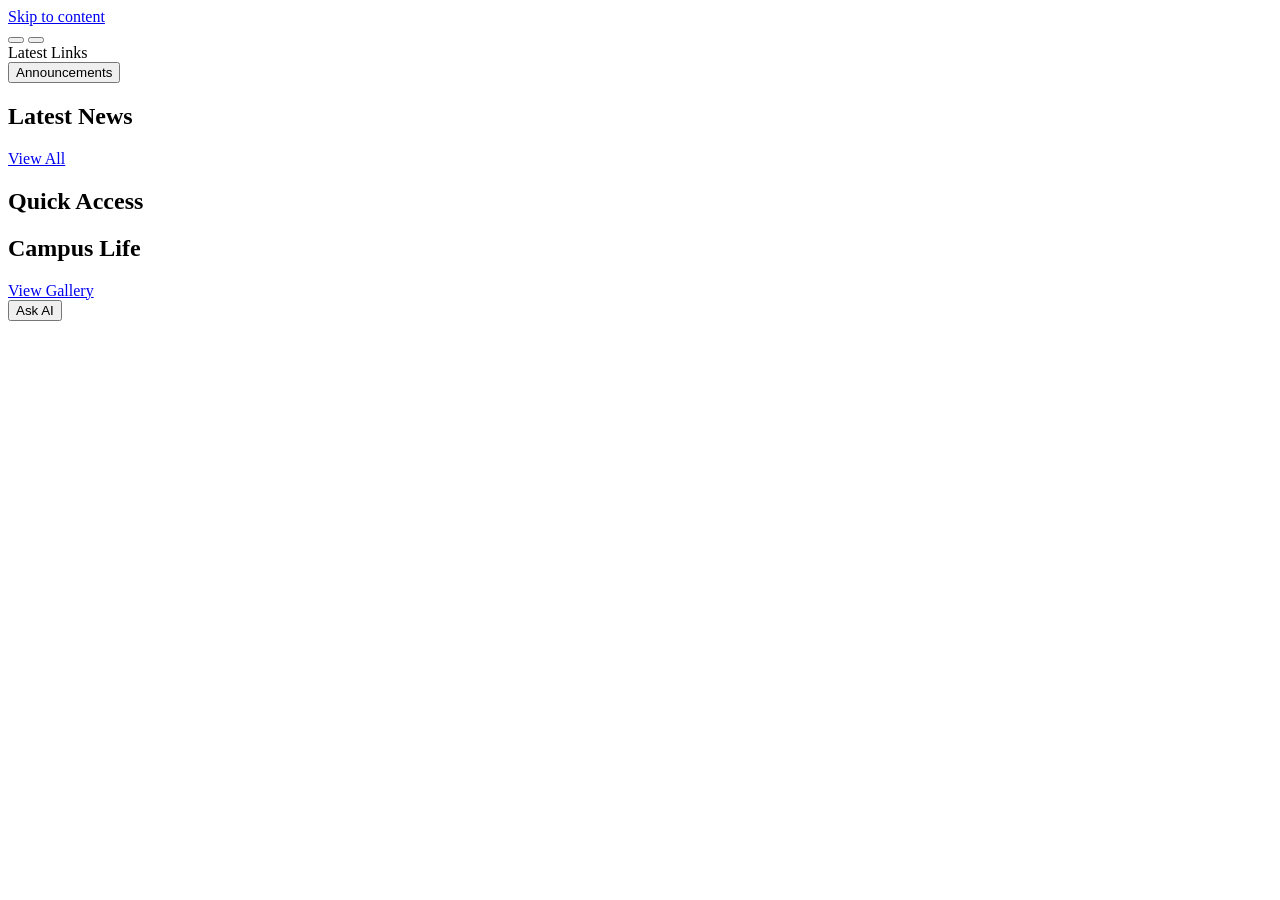
==== index.html @ 28893523 "Create index.html" ====
<!DOCTYPE html>
<html lang="en">
<head>
  <meta charset="utf-8">
  <meta name="viewport" content="width=device-width, initial-scale=1">
  <meta name="theme-color" content="#063B82">
  <meta name="description" content="Vellore Institute of Technology – Official University Portal. Admissions, Academics, Research, Campus Life & Placements.">
  <title>Vellore Institute of Technology</title>
  <link rel="preconnect" href="https://fonts.googleapis.com">
  <link rel="preconnect" href="https://fonts.gstatic.com" crossorigin>
  <link href="https://fonts.googleapis.com/css2?family=Figtree:wght@400;500;600;700&family=Source+Serif+4:ital,wght@0,600;0,700;1,500&display=swap" rel="stylesheet">
  <link rel="stylesheet" href="style.css">
</head>
<body>
  <a class="skip" href="#main">Skip to content</a>

  <div class="topbar" id="topbar"></div>

  <header class="hdr" id="hdr">
    <div class="wrap">
      <a class="brand" id="brand" href="index.html"></a>
      <nav class="nav" id="nav" aria-label="Main navigation"></nav>
      <div class="actions">
        <button class="icon-btn" id="sbtn" aria-label="Search" data-ic="search"></button>
        <button class="icon-btn burger" id="burger" aria-label="Open menu" aria-expanded="false" data-ic="menu"></button>
      </div>
    </div>
    <form class="sbar" id="sform" hidden role="search">
      <div class="wrap">
        <input type="search" id="sinput" aria-label="Search" autocomplete="off" placeholder="Search programmes, notices…">
        <button class="btn btn-blue" type="submit">Search</button>
      </div>
    </form>
  </header>

  <div class="ticker">
    <div class="wrap">
      <div class="t-label"><span data-ic="megaphone"></span> Latest Links</div>
      <div class="t-track"><div class="t-run" id="trun"></div></div>
      <button class="btn-ann t-ann" data-ann aria-expanded="false" aria-controls="ann">
        <span data-ic="megaphone"></span><span class="t-ann-txt">Announcements</span>
      </button>
    </div>
  </div>

  <aside class="ann" id="ann" aria-label="Announcements"></aside>

  <main id="main">
    <section class="hero" id="home">
      <div class="ov"></div>
      <div class="himg" id="himg" role="img" aria-label="VIT Campus"></div>
      <div class="wrap hin">
        <aside class="camp" id="camp" aria-label="Our campuses"></aside>
        <div class="hcopy">
          <h1 id="ht"></h1>
          <p id="hs"></p>
          <div class="hbtn" id="hb"></div>
        </div>
      </div>
    </section>

    <div class="wrap dash" id="dash">
      <section class="card" aria-labelledby="h-news">
        <header class="ch">
          <h2 id="h-news"><span data-ic="doc"></span> Latest News</h2>
          <a class="va" id="nall" href="#">View All <span data-ic="arrow"></span></a>
        </header>
        <ul class="nlist" id="nlist"></ul>
      </section>

      <section class="card sl ban" id="ban" aria-label="Featured banners"></section>

      <div class="col3">
        <section class="card" aria-labelledby="h-qa">
          <header class="ch"><h2 id="h-qa"><span data-ic="grid"></span> Quick Access</h2></header>
          <div class="qg" id="qg"></div>
        </section>
        <section class="card" aria-labelledby="h-cl">
          <header class="ch">
            <h2 id="h-cl"><span data-ic="camera"></span> Campus Life</h2>
            <a class="va" id="gall" href="#">View Gallery <span data-ic="arrow"></span></a>
          </header>
          <div class="sl gal" id="gal"></div>
        </section>
      </div>
    </div>

    <div class="wrap" id="secs"></div>
  </main>

  <footer id="ft"></footer>

  <dialog id="vm" aria-label="Campus video">
    <button id="vmx" aria-label="Close video" data-ic="close"></button>
    <div id="vwrap"></div>
  </dialog>

  <button class="ai-fab" id="aiBtn" aria-expanded="false" aria-controls="aiPanel">
    <span data-ic="spark"></span><span class="lbl">Ask AI</span>
  </button>
  <section class="ai" id="aiPanel" aria-label="AI assistant" hidden>
    <header>
      <b id="aiName">VIT Assistant</b>
      <button id="aiX" aria-label="Close chat" data-ic="close"></button>
    </header>
    <div class="ai-msgs" id="aiMsgs" aria-live="polite"></div>
    <div class="ai-sug" id="aiSug"></div>
    <form id="aiForm">
      <input id="aiIn" aria-label="Your message" autocomplete="off" placeholder="Ask about admissions, programmes…">
      <button class="btn btn-blue" type="submit" aria-label="Send" data-ic="send"></button>
    </form>
  </section>

  <script type="module" src="main.js"></script>
</body>
</html>
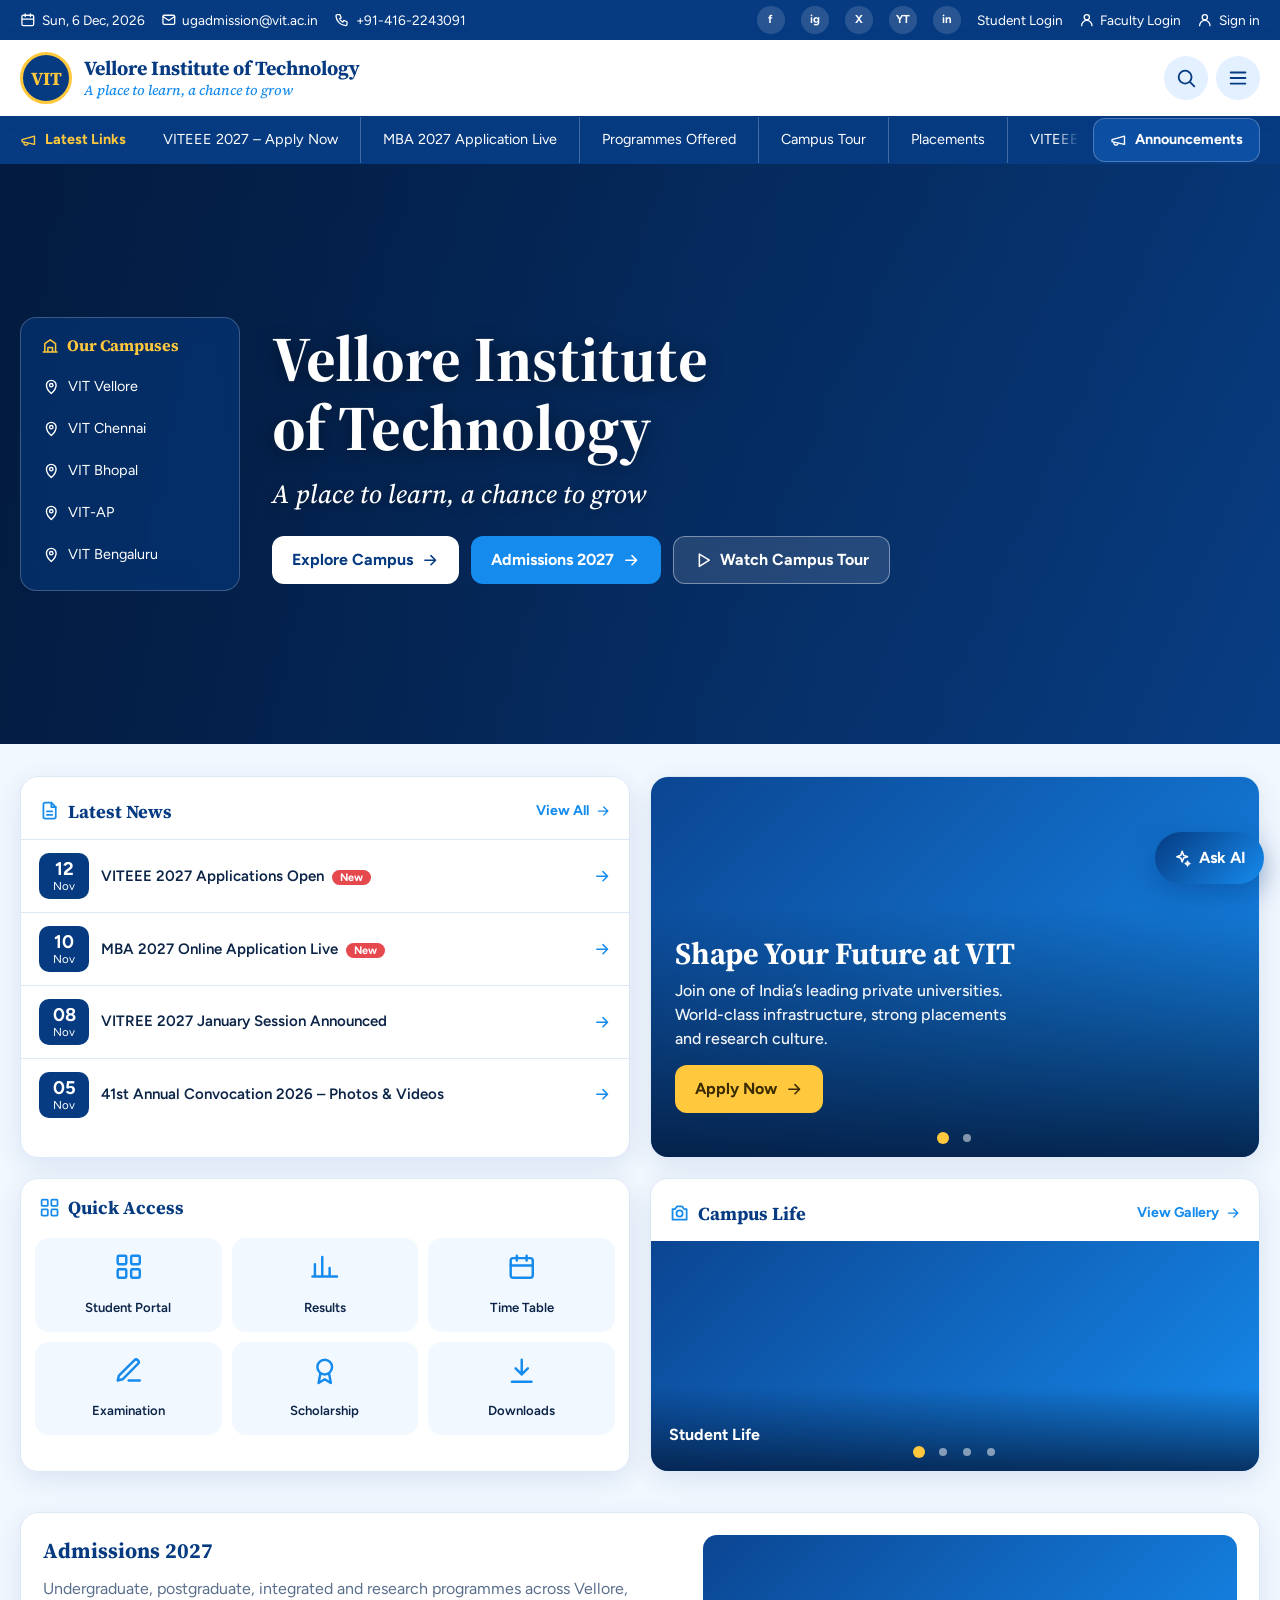
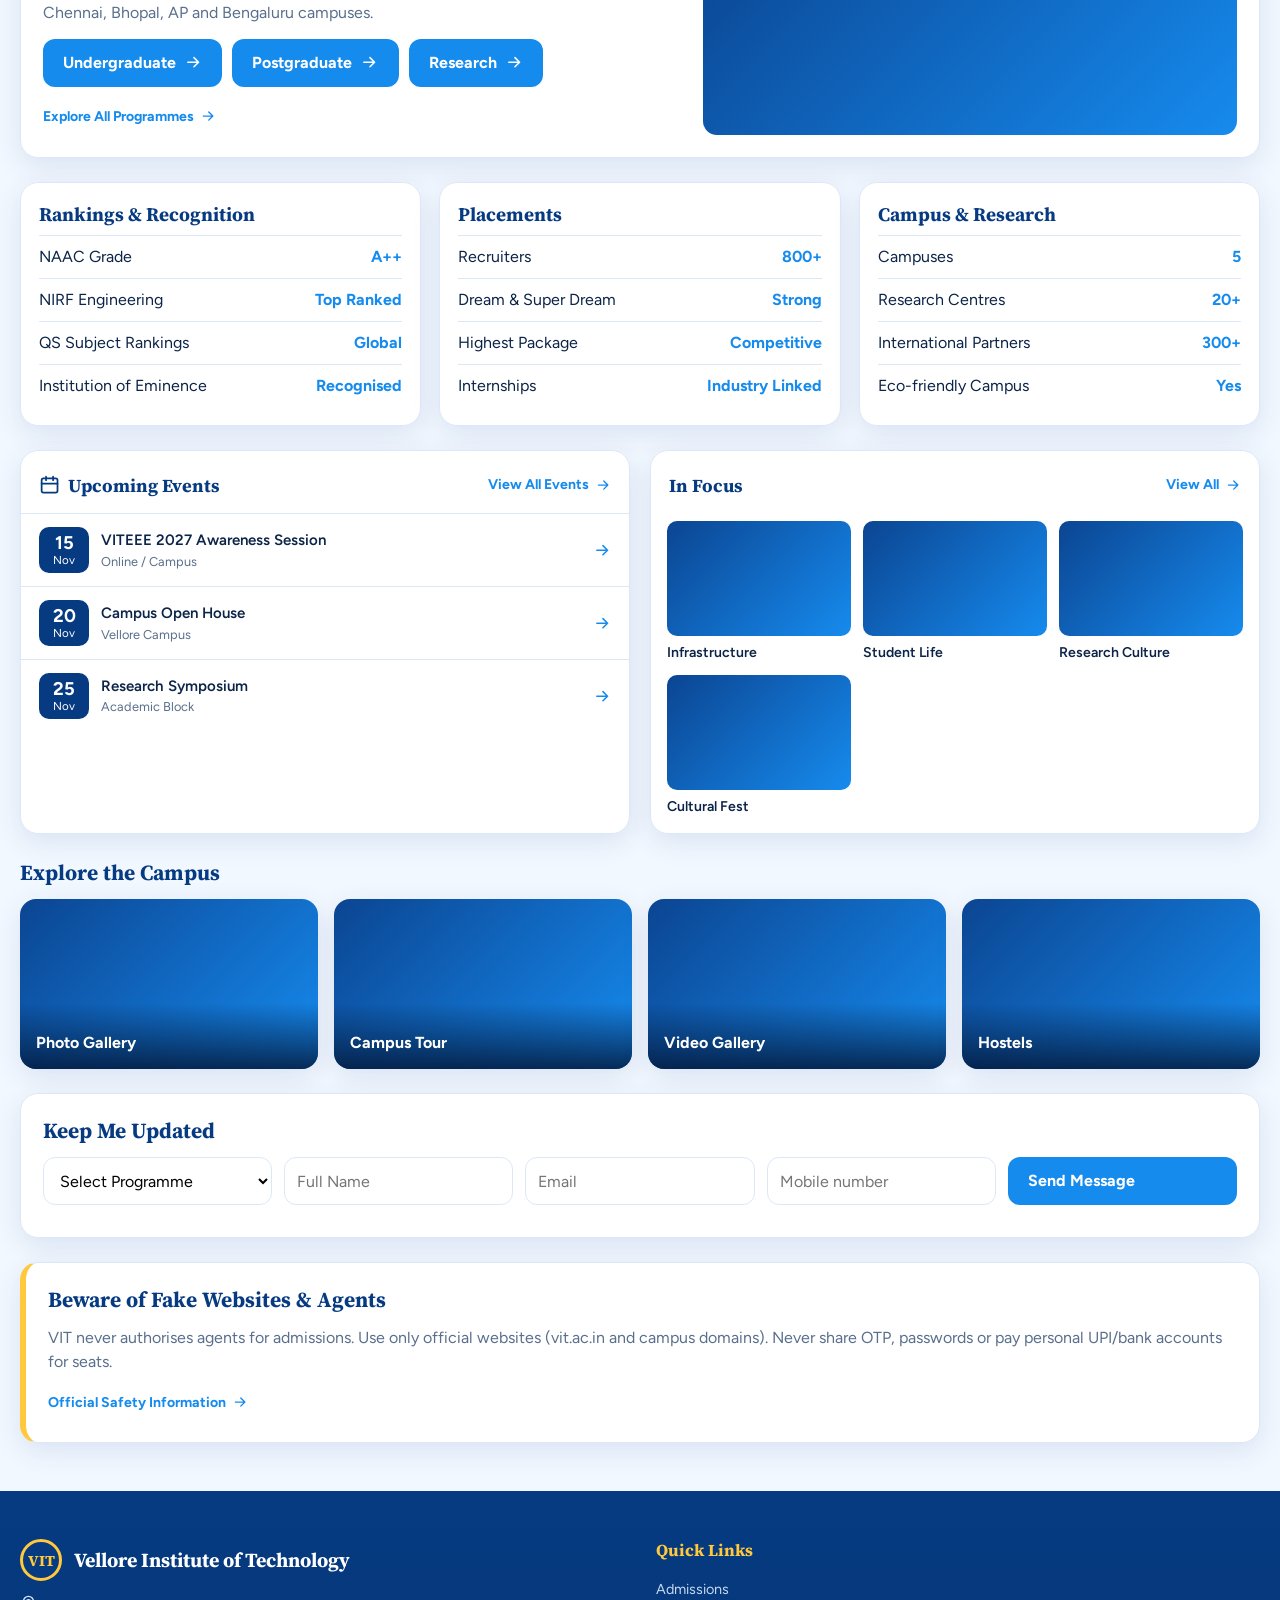
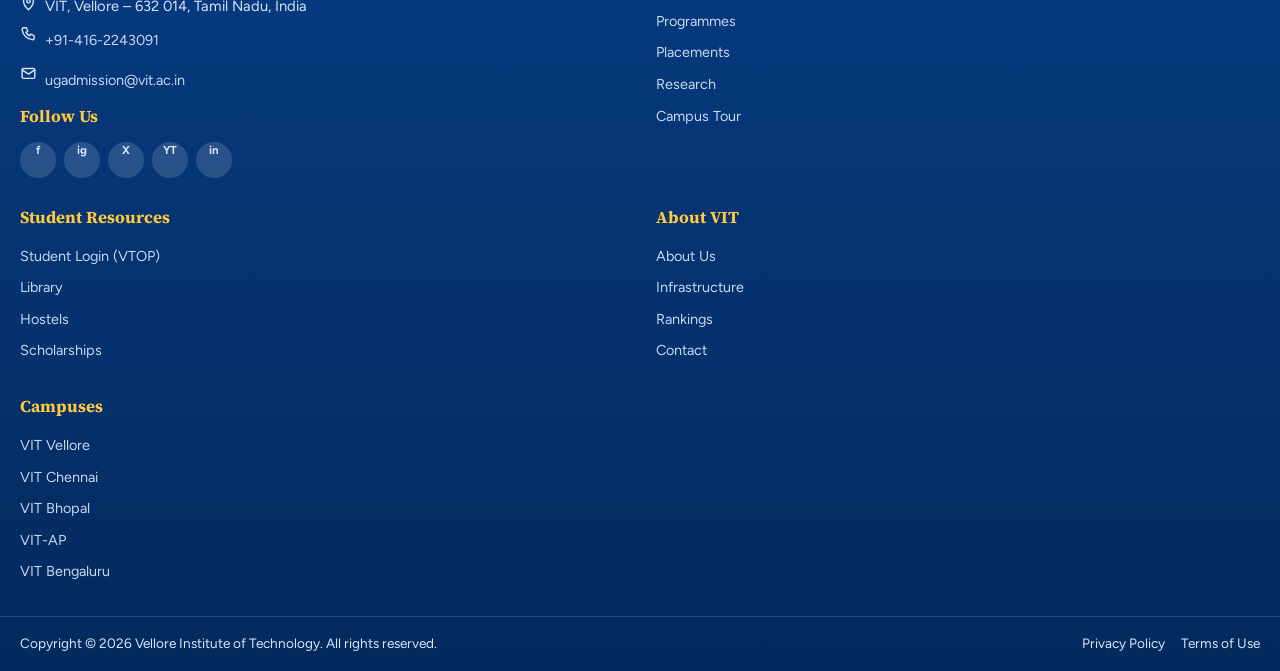
==== commit 93fd03ae: "Update viewport meta tag for better display" ====
--- a/index.html
+++ b/index.html
@@ -2,7 +2,7 @@
 <html lang="en">
 <head>
   <meta charset="utf-8">
-  <meta name="viewport" content="width=device-width, initial-scale=1">
+  <meta name="viewport" content="width=device-width, initial-scale=1, viewport-fit=cover">
   <meta name="theme-color" content="#063B82">
   <meta name="description" content="Vellore Institute of Technology – Official University Portal. Admissions, Academics, Research, Campus Life & Placements.">
   <title>Vellore Institute of Technology</title>
--- a/style.css
+++ b/style.css
@@ -0,0 +1,518 @@
+[hidden] { display: none !important; }
+:root {
+  --navy: #063B82;
+  --sky: #168BEE;
+  --gold: #FFC83D;
+  --bg: #F2F8FF;
+  --ink: #0B2447;
+  --muted: #5A6F8C;
+  --line: #DCE8F7;
+  --shadow: 0 8px 28px rgba(6, 59, 130, 0.11);
+  --serif: 'Source Serif 4', Georgia, serif;
+  --sans: Figtree, system-ui, -apple-system, sans-serif;
+}
+
+*, *::before, *::after { box-sizing: border-box; margin: 0; }
+html { scroll-behavior: smooth; }
+body {
+  font-family: var(--sans);
+  color: var(--ink);
+  background: var(--bg);
+  line-height: 1.5;
+  overflow-x: hidden;
+}
+body.lock { overflow: hidden; }
+img, video { max-width: 100%; display: block; }
+a { color: inherit; text-decoration: none; }
+button { font: inherit; cursor: pointer; border: 0; background: none; color: inherit; }
+ul { list-style: none; padding: 0; }
+:focus-visible { outline: 3px solid var(--gold); outline-offset: 2px; }
+.wrap { max-width: 1320px; margin: auto; padding: 0 20px; }
+.ic { width: 1.15em; height: 1.15em; fill: none; stroke: currentColor; stroke-width: 2; stroke-linecap: round; stroke-linejoin: round; flex: none; }
+[data-ic] { display: inline-grid; place-items: center; }
+.skip { position: absolute; left: -999px; top: 0; background: var(--gold); padding: 8px 14px; z-index: 99; }
+.skip:focus { left: 8px; }
+
+.topbar { background: var(--navy); color: #fff; font-size: 0.85rem; }
+.topbar .wrap {
+  display: flex; justify-content: space-between; align-items: center;
+  gap: 8px 16px; min-height: 40px; flex-wrap: wrap; padding-top: 6px; padding-bottom: 6px;
+}
+.tb-l, .tb-r { display: flex; align-items: center; gap: 8px 16px; flex-wrap: wrap; }
+.tb-l a, .tb-r a, .tb-l span { display: inline-flex; gap: 6px; align-items: center; }
+.tb-r > a:not(.soc):hover, .tb-l a:hover { color: var(--gold); }
+.soc {
+  width: 28px; height: 28px; border-radius: 50%; background: rgba(255,255,255,0.14);
+  justify-content: center; font-size: 0.72rem; font-weight: 700; transition: 0.2s;
+}
+.soc:hover { background: var(--gold); color: var(--navy) !important; }
+
+.hdr {
+  position: sticky; top: 0; z-index: 50;
+  background: rgba(255,255,255,0.94); backdrop-filter: blur(14px);
+  -webkit-backdrop-filter: blur(14px); box-shadow: 0 2px 16px rgba(6,59,130,0.1);
+}
+.hdr > .wrap {
+  display: flex; align-items: center; justify-content: space-between; gap: 14px; min-height: 76px;
+}
+.brand { display: flex; align-items: center; gap: 12px; min-width: 0; }
+.lg {
+  display: grid; width: 52px; height: 52px; flex: none; border-radius: 50%;
+  background: var(--navy); color: var(--gold); place-items: center;
+  font: 700 1.15rem var(--serif); border: 3px solid var(--gold);
+}
+.bt { min-width: 0; }
+.bt b {
+  display: block; font: 700 1.25rem/1.15 var(--serif); color: var(--navy);
+  white-space: nowrap; overflow: hidden; text-overflow: ellipsis;
+}
+.bt small {
+  display: block; font: italic 500 0.88rem var(--serif); color: var(--sky);
+  white-space: nowrap; overflow: hidden; text-overflow: ellipsis;
+}
+.nav { display: flex; align-items: center; gap: 2px; }
+.nav > a, .nb {
+  display: inline-flex; align-items: center; gap: 4px; padding: 9px 11px;
+  border-radius: 10px; font-weight: 600; font-size: 0.88rem; color: var(--navy);
+  white-space: nowrap; min-height: 40px; transition: 0.2s;
+}
+.nav > a:hover, .nb:hover, .dd.open > .nb { background: #E3F0FF; }
+.nav > a.active { background: var(--sky); color: #fff; }
+.nb .ic:last-child { width: 0.9em; transition: transform 0.2s; }
+.dd.open > .nb .ic:last-child { transform: rotate(180deg); }
+.dd { position: relative; }
+.menu {
+  display: none; position: absolute; top: 100%; left: 0; min-width: 230px;
+  background: #fff; border: 1px solid var(--line); border-radius: 14px;
+  box-shadow: var(--shadow); padding: 6px; z-index: 60;
+}
+.menu.r { left: auto; right: 0; }
+.menu a { display: block; padding: 10px 12px; border-radius: 8px; font-size: 0.9rem; }
+.menu a:hover { background: #E3F0FF; color: var(--sky); padding-left: 16px; }
+.dd.open > .menu { display: block; animation: pop 0.16s ease; }
+@media (hover: hover) and (min-width: 1361px) {
+  .dd:hover > .menu, .dd:focus-within > .menu { display: block; }
+}
+.actions { display: flex; align-items: center; gap: 8px; }
+.btn-ann {
+  display: inline-flex; align-items: center; gap: 8px; min-height: 44px;
+  padding: 0 16px; border-radius: 12px; background: var(--sky); color: #fff;
+  font-weight: 700; font-size: 0.9rem; box-shadow: 0 4px 14px rgba(22,139,238,0.35); transition: 0.2s;
+}
+.btn-ann:hover, .btn-ann[aria-expanded="true"] { background: #0f6fc2; }
+.icon-btn {
+  width: 44px; height: 44px; border-radius: 50%; display: inline-grid; place-items: center;
+  background: #E3F0FF; color: var(--navy); font-size: 1.2rem; transition: 0.2s;
+}
+.icon-btn:hover { background: var(--navy); color: #fff; }
+.burger { display: none; }
+.sbar { border-top: 1px solid var(--line); padding: 10px 0; background: #fff; }
+.sbar .wrap { display: flex; gap: 8px; }
+.sbar input {
+  flex: 1; min-width: 0; height: 46px; border: 1px solid var(--line);
+  border-radius: 12px; padding: 0 14px; font: inherit;
+}
+
+.ticker { background: var(--navy); color: #fff; }
+.ticker .wrap { display: flex; align-items: center; gap: 14px; min-height: 48px; }
+.t-label {
+  display: flex; gap: 8px; align-items: center; font-weight: 700;
+  white-space: nowrap; color: var(--gold); font-size: 0.9rem;
+}
+.t-track {
+  flex: 1; min-width: 0; overflow: hidden;
+  -webkit-mask-image: linear-gradient(90deg, transparent, #000 24px, #000 calc(100% - 24px), transparent);
+  mask-image: linear-gradient(90deg, transparent, #000 24px, #000 calc(100% - 24px), transparent);
+}
+.t-run { display: flex; width: max-content; animation: mq 45s linear infinite; }
+.t-run:hover, .t-run:focus-within { animation-play-state: paused; }
+.g { display: flex; }
+.g a {
+  padding: 12px 22px; border-left: 1px solid rgba(255,255,255,0.25);
+  white-space: nowrap; font-size: 0.9rem;
+}
+.g a:hover { color: var(--gold); }
+.t-ann { background: #0d4fa3; box-shadow: none; border: 1px solid rgba(255,255,255,0.25); }
+@keyframes mq { to { transform: translateX(-50%); } }
+
+.ann {
+  position: fixed; right: 12px; z-index: 70; width: min(420px, calc(100vw - 24px));
+  overflow: auto; overscroll-behavior: contain; background: #fff;
+  border: 1px solid var(--line); border-radius: 18px;
+  box-shadow: 0 24px 60px rgba(6,59,130,0.28); display: none; max-height: 70vh;
+}
+.ann.open { display: block; animation: pop 0.18s ease; }
+.ann h3 {
+  position: sticky; top: 0; z-index: 2; display: flex; gap: 8px; align-items: center;
+  background: #fff; padding: 14px 16px; font: 700 1.1rem var(--serif);
+  color: var(--navy); border-bottom: 1px solid var(--line);
+}
+.ann-cat {
+  display: flex; gap: 8px; align-items: center;
+  background: linear-gradient(90deg, var(--navy), #0d56b3); color: #fff;
+  padding: 9px 16px; font-weight: 700; font-size: 0.9rem; margin-top: 4px;
+}
+.ann a {
+  display: flex; gap: 10px; align-items: flex-start; padding: 11px 16px;
+  border-bottom: 1px solid var(--line); font-size: 0.9rem; transition: 0.18s;
+}
+.ann a .ic { color: var(--sky); margin-top: 3px; }
+.ann a:hover { background: #EAF4FF; padding-left: 20px; color: var(--navy); }
+.empty { padding: 12px 16px; color: var(--muted); font-size: 0.88rem; }
+
+.hero {
+  position: relative; color: #fff; isolation: isolate; overflow: hidden;
+  background: linear-gradient(135deg, #042a5d, #0a4a9c);
+  min-height: 580px;
+}
+.ov {
+  position: absolute; inset: 0; z-index: 1;
+  background: linear-gradient(90deg, rgba(3,25,60,0.88), rgba(3,25,60,0.45) 55%, rgba(3,25,60,0.25));
+}
+.himg {
+  position: absolute; inset: 0; z-index: 0;
+  background-size: cover; background-position: center; background-repeat: no-repeat;
+}
+.hin {
+  position: relative; z-index: 2;
+  min-height: 580px; display: grid; grid-template-columns: 220px 1fr;
+  gap: 32px; align-items: center; padding-top: 48px; padding-bottom: 48px;
+}
+.hcopy h1 {
+  font: 700 clamp(2.2rem, 5vw, 4rem)/1.08 var(--serif);
+  max-width: 14ch; text-shadow: 0 3px 18px rgba(0,0,0,0.45);
+}
+.hcopy p {
+  margin: 14px 0 24px; font: italic 500 clamp(1.1rem, 2.2vw, 1.65rem) var(--serif);
+  text-shadow: 0 2px 10px rgba(0,0,0,0.4); max-width: 36ch;
+}
+.hbtn { display: flex; flex-wrap: wrap; gap: 12px; }
+.hcopy > * { animation: rise 0.7s both; }
+.hcopy > p { animation-delay: 0.1s; }
+.hcopy > .hbtn { animation-delay: 0.2s; }
+.camp {
+  background: rgba(6,59,130,0.55); backdrop-filter: blur(12px);
+  -webkit-backdrop-filter: blur(12px); border: 1px solid rgba(255,255,255,0.22);
+  border-radius: 16px; padding: 14px;
+}
+.camp h2 {
+  display: flex; gap: 8px; align-items: center; font: 700 1rem var(--serif);
+  color: var(--gold); padding: 2px 6px 10px;
+}
+.camp a {
+  display: flex; gap: 8px; align-items: center; padding: 10px 8px;
+  border-radius: 10px; font-size: 0.9rem; min-height: 42px; transition: 0.2s;
+}
+.camp a:hover { background: rgba(255,255,255,0.15); padding-left: 12px; }
+
+.btn {
+  display: inline-flex; align-items: center; gap: 8px; min-height: 48px;
+  padding: 0 20px; border-radius: 12px; font-weight: 700; transition: 0.2s;
+}
+.btn:hover { transform: translateY(-2px); box-shadow: 0 8px 20px rgba(0,0,0,0.22); }
+.btn-white { background: #fff; color: var(--navy); }
+.btn-blue { background: var(--sky); color: #fff; }
+.btn-gold { background: var(--gold); color: #3a2b00; }
+.btn-ghost {
+  background: rgba(255,255,255,0.12); border: 1px solid rgba(255,255,255,0.4);
+  backdrop-filter: blur(6px); color: #fff;
+}
+
+.dash {
+  display: grid; grid-template-columns: 1fr 1.15fr 1fr; gap: 20px;
+  padding-top: 32px; padding-bottom: 40px;
+}
+.col3 { display: flex; flex-direction: column; gap: 20px; min-width: 0; }
+.card {
+  background: #fff; border: 1px solid var(--line); border-radius: 18px;
+  box-shadow: var(--shadow); overflow: hidden; position: relative; min-width: 0;
+}
+.ch {
+  display: flex; justify-content: space-between; align-items: center;
+  gap: 10px; padding: 16px 18px 10px;
+}
+.ch h2 {
+  display: flex; gap: 8px; align-items: center; font: 700 1.15rem var(--serif); color: var(--navy);
+}
+.ch h2 [data-ic] { color: var(--sky); }
+.va {
+  display: inline-flex; gap: 6px; align-items: center; font-weight: 700;
+  color: var(--sky); font-size: 0.88rem; min-height: 36px;
+}
+.va:hover { color: var(--navy); }
+.ni {
+  display: flex; align-items: center; gap: 12px; padding: 13px 18px;
+  border-top: 1px solid var(--line); transition: 0.18s;
+}
+.ni:hover { background: #EAF4FF; }
+.ni > .ic { color: var(--sky); }
+.dt {
+  width: 50px; flex: none; text-align: center; background: var(--navy);
+  color: #fff; border-radius: 10px; padding: 5px 0; font-size: 0.72rem; line-height: 1.2;
+}
+.dt b { display: block; font-size: 1.15rem; }
+.nt { flex: 1; min-width: 0; font-weight: 600; font-size: 0.94rem; }
+.new {
+  margin-left: 8px; background: #E5484D; color: #fff; font-style: normal;
+  font-size: 0.68rem; padding: 1px 8px; border-radius: 99px; font-weight: 700;
+}
+.qg {
+  display: grid; grid-template-columns: repeat(3, 1fr); gap: 10px; padding: 8px 14px 16px;
+}
+.qi {
+  display: flex; flex-direction: column; align-items: center; gap: 6px;
+  padding: 14px 4px; border-radius: 14px; background: var(--bg);
+  font-weight: 600; font-size: 0.82rem; text-align: center; transition: 0.2s;
+  min-height: 88px; justify-content: center;
+}
+.qic { color: var(--sky); font-size: 1.6rem; }
+.qi:hover { background: var(--navy); color: #fff; transform: translateY(-3px); }
+.qi:hover .qic { color: var(--gold); }
+
+.sl { position: relative; overflow: hidden; }
+.sl-track { display: flex; height: 100%; transition: transform 0.55s ease; }
+.slide {
+  flex: 0 0 100%; position: relative; display: flex; align-items: flex-end;
+  min-height: 240px; color: #fff; background: linear-gradient(135deg, #0b4592, #168BEE);
+}
+.slide img {
+  position: absolute; inset: 0; width: 100%; height: 100%; object-fit: cover;
+  transition: transform 0.5s;
+}
+.slide:hover img { transform: scale(1.04); }
+.cap, .bt2 {
+  position: relative; width: 100%; padding: 36px 18px 34px;
+  background: linear-gradient(0deg, rgba(3,25,60,0.88), transparent); font-weight: 700;
+}
+.ban { min-height: 380px; }
+.ban .slide { min-height: 380px; }
+.bt2 { padding: 30px 24px 44px; }
+.bt2 h2 { font: 700 clamp(1.5rem, 2.4vw, 2.1rem)/1.15 var(--serif); margin-bottom: 8px; }
+.bt2 p { margin-bottom: 14px; max-width: 34ch; opacity: 0.95; font-weight: 500; }
+.gal { height: 230px; }
+.dots {
+  position: absolute; bottom: 8px; left: 50%; transform: translateX(-50%); display: flex; gap: 2px;
+}
+.dots button { width: 22px; height: 22px; position: relative; }
+.dots button::after {
+  content: ""; position: absolute; inset: 7px; border-radius: 50%;
+  background: rgba(255,255,255,0.5); transition: 0.2s;
+}
+.dots button[aria-current="true"]::after { background: var(--gold); inset: 5px; }
+
+#secs { display: grid; gap: 24px; padding-bottom: 48px; }
+.stats { display: grid; grid-template-columns: repeat(auto-fit, minmax(260px, 1fr)); gap: 18px; }
+.sc { padding: 18px; }
+.sc h2, .sh { font: 700 1.2rem var(--serif); color: var(--navy); margin-bottom: 8px; }
+.sh { font-size: 1.35rem; margin-bottom: 12px; }
+.sc dl div {
+  display: flex; justify-content: space-between; gap: 12px;
+  padding: 9px 0; border-top: 1px solid var(--line);
+}
+.sc dd { font-weight: 700; color: var(--sky); }
+.two { display: grid; grid-template-columns: 1fr 1fr; gap: 20px; }
+.nt small { display: block; font-weight: 400; color: var(--muted); font-size: 0.8rem; }
+.fgrid {
+  display: grid; grid-template-columns: repeat(auto-fit, minmax(140px, 1fr));
+  gap: 12px; padding: 8px 16px 16px;
+}
+.fc { display: grid; gap: 6px; font-weight: 600; font-size: 0.88rem; align-content: start; }
+.fi {
+  display: block; aspect-ratio: 16/10; border-radius: 10px; overflow: hidden;
+  background: linear-gradient(135deg, #0b4592, #168BEE);
+}
+.fi img, .xt img { width: 100%; height: 100%; object-fit: cover; }
+.xg { display: grid; grid-template-columns: repeat(auto-fit, minmax(200px, 1fr)); gap: 16px; }
+.xt {
+  position: relative; display: flex; align-items: flex-end; min-height: 170px;
+  border-radius: 16px; overflow: hidden; color: #fff;
+  background: linear-gradient(135deg, #0b4592, #168BEE); box-shadow: var(--shadow);
+}
+.xt img { position: absolute; inset: 0; }
+.xt b {
+  position: relative; width: 100%; padding: 28px 16px 14px;
+  background: linear-gradient(0deg, rgba(3,25,60,0.85), transparent);
+}
+.adm {
+  display: grid; grid-template-columns: 1.2fr 1fr; gap: 20px; padding: 22px; align-items: center;
+}
+.adm p { color: var(--muted); margin-bottom: 14px; }
+.adl { display: flex; flex-wrap: wrap; gap: 10px; margin-bottom: 12px; }
+.adi {
+  border-radius: 14px; overflow: hidden; min-height: 200px;
+  background: linear-gradient(135deg, #0b4592, #168BEE);
+}
+.adi img { width: 100%; height: 100%; object-fit: cover; }
+.enq { padding: 22px; }
+.enq form {
+  display: grid; grid-template-columns: repeat(auto-fit, minmax(200px, 1fr)); gap: 12px;
+}
+.enq select, .enq input {
+  height: 48px; border: 1px solid var(--line); border-radius: 12px;
+  padding: 0 12px; font: inherit; background: #fff; min-width: 0;
+}
+#enqMsg { margin-top: 10px; color: var(--navy); font-weight: 600; }
+.fake { padding: 22px; border-left: 6px solid var(--gold); }
+.fake p { color: var(--muted); margin-bottom: 10px; }
+
+footer { background: linear-gradient(180deg, #063B82, #042a5d); color: #d6e6fb; }
+.fg {
+  display: grid; grid-template-columns: repeat(auto-fit, minmax(180px, 1fr));
+  gap: 28px 32px; padding-top: 48px; padding-bottom: 28px;
+}
+.fb {
+  display: flex; align-items: center; gap: 12px; margin-bottom: 14px;
+  font: 700 1.25rem var(--serif); color: #fff;
+}
+.fg p { display: flex; gap: 8px; margin-bottom: 8px; font-size: 0.92rem; }
+.fg h3 { font: 700 1.05rem var(--serif); color: var(--gold); margin-bottom: 12px; }
+footer .fg a:not(.soc) { display: block; padding: 5px 0; opacity: 0.92; font-size: 0.9rem; }
+footer a:hover { color: var(--gold); }
+.fsoc { display: flex; gap: 8px; margin-top: 14px; }
+footer .fsoc a.soc { display: inline-flex; width: 36px; height: 36px; padding: 0; }
+.fbot {
+  display: flex; justify-content: space-between; flex-wrap: wrap; gap: 10px;
+  padding-top: 16px; padding-bottom: 18px; border-top: 1px solid rgba(255,255,255,0.15);
+  font-size: 0.85rem;
+}
+.fbot span a { margin-left: 16px; }
+
+dialog {
+  border: 0; padding: 0; border-radius: 16px; width: min(900px, 94vw);
+  background: #000; overflow: hidden; margin: auto;
+}
+dialog::backdrop { background: rgba(3,25,60,0.78); }
+#vwrap { width: 100%; aspect-ratio: 16/9; }
+#vwrap iframe, #vwrap video { width: 100%; height: 100%; border: 0; display: block; }
+#vmx {
+  position: absolute; top: 10px; right: 10px; z-index: 2;
+  width: 40px; height: 40px; border-radius: 50%; background: rgba(0,0,0,0.65); color: #fff;
+}
+
+.ai-fab {
+  position: fixed; right: 16px; bottom: 16px; z-index: 80;
+  display: inline-flex; align-items: center; gap: 8px; min-height: 52px;
+  padding: 0 18px; border-radius: 99px;
+  background: linear-gradient(135deg, var(--navy), var(--sky)); color: #fff;
+  font-weight: 700; box-shadow: 0 10px 28px rgba(6,59,130,0.4); transition: 0.2s;
+}
+.ai-fab:hover { transform: translateY(-2px); }
+.ai {
+  position: fixed; right: 16px; bottom: 80px; z-index: 80;
+  width: min(380px, calc(100vw - 32px)); height: min(520px, calc(100vh - 110px));
+  display: flex; flex-direction: column; background: #fff;
+  border: 1px solid var(--line); border-radius: 18px;
+  box-shadow: 0 24px 60px rgba(6,59,130,0.3); overflow: hidden; animation: pop 0.18s ease;
+}
+.ai header {
+  display: flex; justify-content: space-between; align-items: center;
+  padding: 12px 14px; background: linear-gradient(135deg, var(--navy), var(--sky)); color: #fff;
+}
+.ai header button {
+  width: 36px; height: 36px; border-radius: 50%; background: rgba(255,255,255,0.18);
+  display: grid; place-items: center;
+}
+.ai-msgs {
+  flex: 1; overflow: auto; padding: 14px; display: flex; flex-direction: column;
+  gap: 8px; background: var(--bg);
+}
+.m {
+  max-width: 86%; padding: 9px 13px; border-radius: 14px; font-size: 0.92rem;
+  white-space: pre-wrap; word-break: break-word;
+}
+.m.b { background: #fff; border: 1px solid var(--line); align-self: flex-start; }
+.m.u { background: var(--sky); color: #fff; align-self: flex-end; }
+.ai-sug { display: flex; gap: 6px; flex-wrap: wrap; padding: 8px 12px 0; }
+.ai-sug button {
+  border: 1px solid var(--line); background: #fff; border-radius: 99px;
+  padding: 6px 12px; font-size: 0.8rem; color: var(--navy); font-weight: 600;
+}
+.ai-sug button:hover { background: var(--navy); color: #fff; }
+.ai form { display: flex; gap: 8px; padding: 10px 12px; }
+.ai input {
+  flex: 1; min-width: 0; height: 44px; border: 1px solid var(--line);
+  border-radius: 12px; padding: 0 12px; font: inherit;
+}
+.ai form .btn { min-height: 44px; padding: 0 14px; }
+
+@keyframes pop { from { opacity: 0; transform: translateY(-6px); } }
+@keyframes rise { from { opacity: 0; transform: translateY(18px); } }
+
+@media (max-width: 1360px) {
+  .hdr { backdrop-filter: none; -webkit-backdrop-filter: none; background: #fff; }
+  .burger { display: inline-grid; }
+  .nav {
+    position: fixed; left: 0; right: 0; bottom: 0; top: 76px;
+    flex-direction: column; align-items: stretch; gap: 2px; background: #fff;
+    padding: 12px 16px 40px; overflow: auto; transform: translateX(100%);
+    visibility: hidden; transition: transform 0.28s, visibility 0.28s; z-index: 55;
+  }
+  .nav.open { transform: none; visibility: visible; }
+  .nav > a, .nb { width: 100%; justify-content: space-between; font-size: 1rem; min-height: 48px; }
+  .menu, .menu.r {
+    position: static; box-shadow: none; border: 0; background: var(--bg);
+    margin: 2px 0 8px; min-width: 0;
+  }
+  .dash { grid-template-columns: 1fr 1fr; }
+  .col3 { grid-column: 1 / -1; display: grid; grid-template-columns: 1fr 1fr; }
+  .fg { grid-template-columns: 1fr 1fr; }
+}
+@media (max-width: 900px) {
+  .hero { min-height: auto; }
+  .hin {
+    grid-template-columns: 1fr; min-height: 0; gap: 20px;
+    padding-top: 32px; padding-bottom: 36px;
+  }
+  .camp ul { display: flex; overflow-x: auto; gap: 6px; -webkit-overflow-scrolling: touch; }
+  .camp li { flex: none; }
+  .camp a { background: rgba(255,255,255,0.1); white-space: nowrap; }
+  .adm { grid-template-columns: 1fr; }
+  .two { grid-template-columns: 1fr; }
+}
+@media (max-width: 700px) {
+  .wrap { padding: 0 14px; }
+  .hide-sm { display: none !important; }
+  .bt b { font-size: 1.05rem; }
+  .bt small { font-size: 0.75rem; }
+  .lg { width: 44px; height: 44px; font-size: 1rem; }
+  .hdr > .wrap { min-height: 64px; }
+  .nav { top: 64px; }
+  .t-label { font-size: 0; }
+  .t-label [data-ic] { font-size: 1.15rem; }
+  .t-ann-txt { display: none; }
+  .t-ann { width: 44px; padding: 0; justify-content: center; }
+  .dash, .col3 { grid-template-columns: 1fr; }
+  .fg { grid-template-columns: 1fr; }
+  .fbot { flex-direction: column; }
+  .fbot span a { margin: 0 14px 0 0; }
+  .hbtn .btn { flex: 1 1 100%; justify-content: center; }
+  .ann { left: 12px; right: 12px; width: auto; }
+  .ai-fab .lbl { display: none; }
+  .ai-fab { width: 52px; padding: 0; justify-content: center; }
+  .ai { right: 12px; left: 12px; width: auto; }
+}
+@media (prefers-reduced-motion: reduce) {
+  *, *::before, *::after {
+    animation: none !important; transition: none !important; scroll-behavior: auto !important;
+  }
+  .t-track { overflow-x: auto; }
+}
+
+.top2 { background: var(--navy); color: #fff; }
+.top2 .wrap { display: flex; justify-content: space-between; align-items: center; gap: 12px; min-height: 60px; }
+.top2 b { font: 700 1.2rem var(--serif); }
+.top2 a, .top2 button { padding: 10px 0; font-weight: 600; }
+.ag { display: grid; grid-template-columns: 1fr 300px; gap: 20px; padding: 24px 14px 48px; max-width: 1100px; margin: auto; }
+.chat { display: flex; flex-direction: column; height: min(680px, calc(100vh - 150px)); min-height: 460px; }
+.chat .ai-msgs { flex: 1; }
+.chat form { display: flex; gap: 8px; padding: 10px 12px; border-top: 1px solid var(--line); }
+.chat input { flex: 1; min-width: 0; height: 46px; border: 1px solid var(--line); border-radius: 12px; padding: 0 12px; font: inherit; }
+.chips { display: flex; flex-wrap: wrap; gap: 6px; padding: 0 12px 8px; }
+.chips button { border: 1px solid var(--sky); background: #fff; color: var(--navy); border-radius: 99px; padding: 8px 14px; font-weight: 600; font-size: 0.85rem; min-height: 40px; }
+.chips button:hover { background: var(--navy); color: #fff; }
+.side2 { padding: 16px; align-self: start; }
+.side2 h2 { font: 700 1.1rem var(--serif); color: var(--navy); margin-bottom: 8px; }
+.side2 dl div { display: flex; justify-content: space-between; gap: 8px; padding: 6px 0; border-top: 1px solid var(--line); font-size: 0.85rem; word-break: break-word; }
+.side2 dd { font-weight: 600; text-align: right; }
+.side2 p { font-size: 0.82rem; color: var(--muted); margin: 8px 0; }
+@media (max-width: 800px) { .ag { grid-template-columns: 1fr; } }
